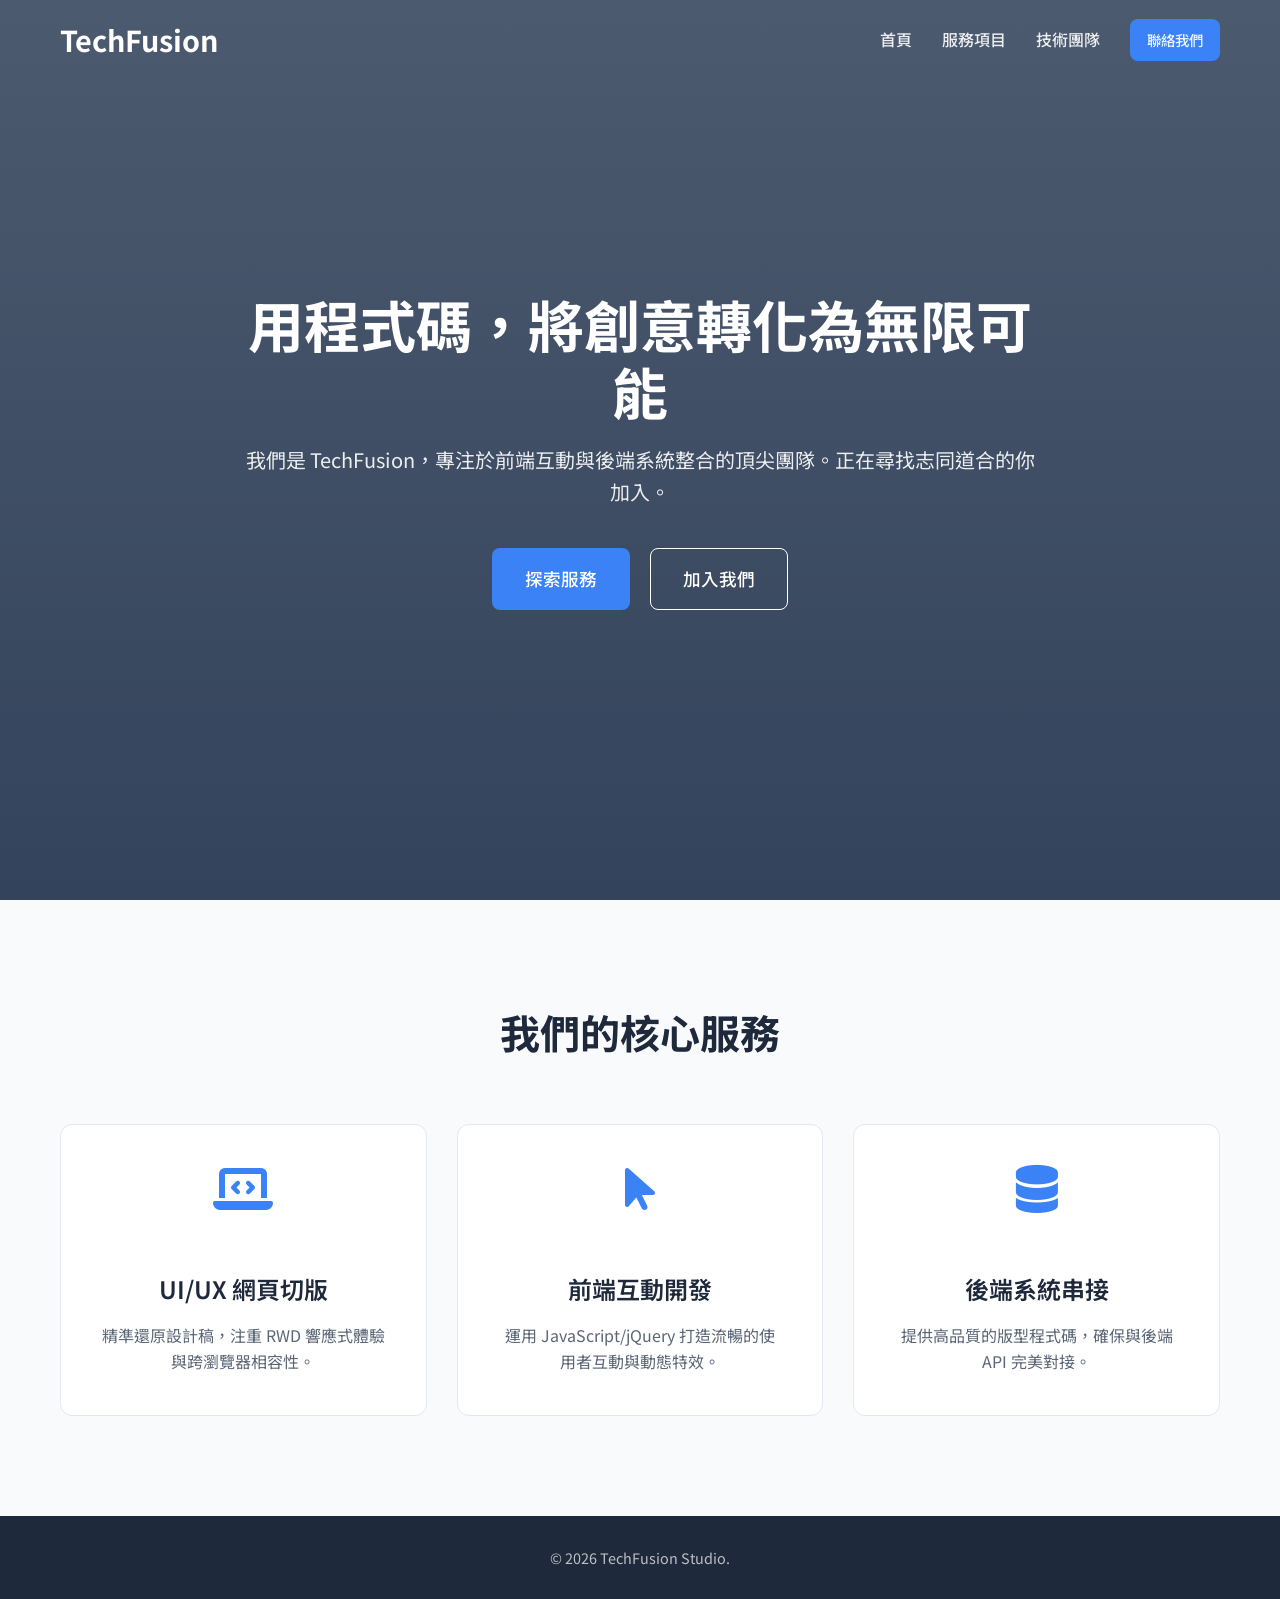
==== index.html @ 4f095781 "Add files via upload" ====
<!DOCTYPE html>
<html lang="zh-Hant-TW">
<head>
    <meta charset="UTF-8">
    <meta name="viewport" content="width=device-width, initial-scale=1.0">
    <title>TechFusion Studio</title>
    
    <link rel="stylesheet" href="https://cdnjs.cloudflare.com/ajax/libs/font-awesome/6.4.0/css/all.min.css">
    
    <link href="https://fonts.googleapis.com/css2?family=Noto+Sans+TC:wght@400;500;700&display=swap" rel="stylesheet">
    <link rel="stylesheet" href="style.css">
</head>
<body>

    <header class="header js-header">
        <div class="container header__container">
            <a href="#" class="header__logo">TechFusion</a>
            
            <button class="header__toggle js-header__toggle" aria-label="Toggle navigation">
                <span class="header__toggle-bar"></span>
                <span class="header__toggle-bar"></span>
                <span class="header__toggle-bar"></span>
            </button>

            <nav class="header__nav js-header__nav">
                <ul class="header__list">
                    <li class="header__item"><a href="#hero" class="header__link js-scroll-link">首頁</a></li>
                    <li class="header__item"><a href="#services" class="header__link js-scroll-link">服務項目</a></li>
                    <li class="header__item"><a href="#team" class="header__link js-scroll-link">技術團隊</a></li>
                    <li class="header__item"><a href="#contact" class="header__link js-scroll-link btn btn--primary btn--small">聯絡我們</a></li>
                </ul>
            </nav>
        </div>
    </header>

    <section id="hero" class="hero">
        <div class="container hero__container">
            <div class="hero__content">
                <h1 class="hero__title">用程式碼，將創意轉化為無限可能</h1>
                <p class="hero__subtitle">我們是 TechFusion，專注於前端互動與後端系統整合的頂尖團隊。正在尋找志同道合的你加入。</p>
                <div class="hero__actions">
                    <a href="#services" class="btn btn--primary btn--large js-scroll-link">探索服務</a>
                    <a href="#contact" class="btn btn--secondary btn--large js-scroll-link">加入我們</a>
                </div>
            </div>
        </div>
    </section>

    <section id="services" class="services section-padding">
        <div class="container">
            <h2 class="section-title">我們的核心服務</h2>
            <div class="services__grid">
                
                <div class="service-card">
                    <div class="service-card__icon">
                        <i class="fa-solid fa-laptop-code fa-3x" style="color: #3b82f6; margin-bottom: 20px; display: block;"></i> 
                    </div>
                    <h3 class="service-card__title">UI/UX 網頁切版</h3>
                    <p class="service-card__text">精準還原設計稿，注重 RWD 響應式體驗與跨瀏覽器相容性。</p>
                </div>

                <div class="service-card">
                    <div class="service-card__icon">
                    <i class="fa-solid fa-mouse-pointer fa-3x" style="color: #3b82f6; margin-bottom: 20px; display: block;"></i>
                    </div>
                    <h3 class="service-card__title">前端互動開發</h3>
                    <p class="service-card__text">運用 JavaScript/jQuery 打造流暢的使用者互動與動態特效。</p>
                </div>

                <div class="service-card">
                    <div class="service-card__icon">
                        <i class="fa-solid fa-database fa-3x" style="color: #3b82f6; margin-bottom: 20px; display: block;"></i>
                    </div>
                    <h3 class="service-card__title">後端系統串接</h3>
                    <p class="service-card__text">提供高品質的版型程式碼，確保與後端 API 完美對接。</p>
                </div>

            </div>
        </div>
    </section>

    <footer class="footer">
        <div class="container">
            <p class="footer__text">&copy; 2026 TechFusion Studio.</p>
        </div>
    </footer>

    <script src="https://code.jquery.com/jquery-3.6.4.min.js"></script>
    <script src="script.js"></script>
</body>
</html>
---- style.css ----
/* ==========================================================================
   1. Reset & Base Styles - 基礎設定
   ========================================================================== */
:root {
    --primary-color: #3b82f6; /* 現代藍 */
    --secondary-color: #1e293b; /* 深藍灰 */
    --text-color: #334155;
    --light-bg: #f8fafc;
    --white: #ffffff;
    --transition: all 0.3s ease;
    --font-family: 'Noto Sans TC', sans-serif;
}

* {
    margin: 0;
    padding: 0;
    box-sizing: border-box;
}

html {
    font-family: var(--font-family);
    font-size: 16px;
    color: var(--text-color);
    line-height: 1.6;
    scroll-behavior: smooth; /* 原生滑順捲動 (JS為輔) */
}

a {
    text-decoration: none;
    color: inherit;
    transition: var(--transition);
}

ul {
    list-style: none;
}

img {
    max-width: 100%;
    height: auto;
}

/* ==========================================================================
   2. Utilities - 工具類 (BEM-like)
   ========================================================================== */
.container {
    max-width: 1200px;
    margin: 0 auto;
    padding: 0 20px;
}

.section-padding {
    padding: 100px 0;
}

.section-title {
    text-align: center;
    font-size: 2.5rem;
    margin-bottom: 60px;
    color: var(--secondary-color);
    font-weight: 700;
}

@media (max-width: 768px) {
    .section-title {
        font-size: 2rem;
        margin-bottom: 40px;
    }
}

/* Buttons - 按鈕樣式 */
.btn {
    display: inline-block;
    padding: 12px 24px;
    border-radius: 8px;
    font-weight: 500;
    cursor: pointer;
    text-align: center;
    border: 1px solid transparent;
}

.btn--primary {
    background-color: var(--primary-color);
    color: var(--white);
}

.btn--primary:hover {
    background-color: #2563eb;
    transform: translateY(-2px);
    box-shadow: 0 4px 12px rgba(59, 130, 246, 0.3);
}

.btn--secondary {
    background-color: transparent;
    border-color: var(--white);
    color: var(--white);
}

.btn--secondary:hover {
    background-color: var(--white);
    color: var(--secondary-color);
}

.btn--small {
    padding: 8px 16px;
    font-size: 0.9rem;
}

.btn--large {
    padding: 16px 32px;
    font-size: 1.1rem;
}

/* ==========================================================================
   3. Header - 導覽列
   ========================================================================== */
.header {
    position: fixed; /* 固定在頂部 */
    top: 0;
    left: 0;
    width: 100%;
    height: 80px;
    background-color: transparent; /* 初始透明 */
    display: flex;
    align-items: center;
    z-index: 1000;
    transition: var(--transition);
}

/* JS 捲動後加入的樣式 */
.header--scrolled {
    background-color: var(--white);
    height: 70px;
    box-shadow: 0 2px 10px rgba(0,0,0,0.1);
}

.header__container {
    display: flex;
    justify-content: space-between;
    align-items: center;
    width: 100%;
}

.header__logo {
    font-size: 1.8rem;
    font-weight: 700;
    color: var(--white);
}

.header--scrolled .header__logo {
    color: var(--primary-color);
}

/* 桌機版選單 */
.header__nav {
    display: flex;
}

.header__list {
    display: flex;
    align-items: center;
    gap: 30px;
}

.header__link {
    font-weight: 500;
    color: rgba(255, 255, 255, 0.9);
}

.header__link:not(.btn):hover {
    color: var(--white);
}

.header--scrolled .header__link {
    color: var(--text-color);
}

.header--scrolled .header__link:not(.btn):hover {
    color: var(--primary-color);
}

/* 手機版漢堡按鈕 - 初始隱藏 */
.header__toggle {
    display: none;
    background: none;
    border: none;
    cursor: pointer;
    flex-direction: column;
    gap: 6px;
}

.header__toggle-bar {
    display: block;
    width: 25px;
    height: 3px;
    background-color: var(--white);
    border-radius: 3px;
    transition: var(--transition);
}

.header--scrolled .header__toggle-bar {
    background-color: var(--secondary-color);
}

/* ==========================================================================
   4. Hero - 首頁大圖
   ========================================================================== */
.hero {
    height: 100vh;
    background: linear-gradient(rgba(0, 20, 50, 0.7), rgba(0, 20, 50, 0.8)), 
                url('https://images.unsplash.com/photo-1517694712202-14dd9538aa97?q=80&w=2070') no-repeat center center/cover;
    display: flex;
    align-items: center;
    color: var(--white);
    text-align: center;
}

.hero__content {
    max-width: 800px;
    margin: 0 auto;
}

.hero__title {
    font-size: 3.5rem;
    line-height: 1.2;
    margin-bottom: 20px;
    font-weight: 700;
}

.hero__subtitle {
    font-size: 1.25rem;
    margin-bottom: 40px;
    opacity: 0.9;
    font-weight: 400;
}

.hero__actions {
    display: flex;
    gap: 20px;
    justify-content: center;
}

/* ==========================================================================
   5. Services - 服務項目 (Grid RWD)
   ========================================================================== */
.services {
    background-color: var(--light-bg);
}

.services__grid {
    display: grid;
    grid-template-columns: repeat(3, 1fr); /* 桌機 3 欄 */
    gap: 30px;
}

.service-card {
    background-color: var(--white);
    padding: 40px;
    border-radius: 12px;
    text-align: center;
    transition: var(--transition);
    border: 1px solid #e2e8f0;
}

.service-card:hover {
    transform: translateY(-10px);
    box-shadow: 0 10px 30px rgba(0,0,0,0.05);
    border-color: rgba(59, 130, 246, 0.2);
}

.service-card__icon {
    width: 80px;
    height: 80px;
    margin: 0 auto 25px;
}

.service-card__title {
    font-size: 1.5rem;
    color: var(--secondary-color);
    margin-bottom: 15px;
    font-weight: 600;
}

.service-card__text {
    font-size: 1rem;
    color: var(--text-color);
    opacity: 0.8;
}

/* ==========================================================================
   6. Footer
   ========================================================================== */
.footer {
    background-color: var(--secondary-color);
    color: rgba(255,255,255,0.7);
    padding: 30px 0;
    text-align: center;
    font-size: 0.9rem;
}

/* ==========================================================================
   7. Responsive Breakdown (RWD) - 響應式斷點
   ========================================================================== */

/* 平板 & 手機 (Max-width: 992px) */
@media (max-width: 992px) {
    .services__grid {
        grid-template-columns: repeat(2, 1fr); /* 平板 2 欄 */
    }
}

/* 手機 (Max-width: 768px) */
@media (max-width: 768px) {
    .hero__title {
        font-size: 2.5rem;
    }

    .hero__subtitle {
        font-size: 1.1rem;
    }

    .services__grid {
        grid-template-columns: 1fr; /* 手機單欄 */
    }

    /* 漢堡選單互動 RWD */
    .header__toggle {
        display: flex; /* 顯示漢堡按鈕 */
    }

    .header__nav {
        position: absolute;
        top: 100%;
        left: 0;
        width: 100%;
        background-color: var(--white);
        flex-direction: column;
        padding: 20px;
        box-shadow: 0 4px 10px rgba(0,0,0,0.1);
        display: none; /* 初始隱藏，靠 JS 切換 */
    }

    /* JS 切換此 class 來展開選單 */
    .header__nav--open {
        display: flex;
    }

    .header__list {
        flex-direction: column;
        gap: 20px;
    }

    .header__link {
        color: var(--text-color);
        display: block;
        width: 100%;
        text-align: center;
    }

    .header__logo, .header--scrolled .header__logo {
        color: var(--primary-color);
    }

    .header__toggle-bar {
        background-color: var(--secondary-color);
    }

    /* 漢堡按鈕變成 X 動效 */
    .header__toggle--open .header__toggle-bar:nth-child(1) {
        transform: rotate(45deg) translate(5px, 5px);
    }
    .header__toggle--open .header__toggle-bar:nth-child(2) {
        opacity: 0;
    }
    .header__toggle--open .header__toggle-bar:nth-child(3) {
        transform: rotate(-45deg) translate(7px, -7px);
    }
}
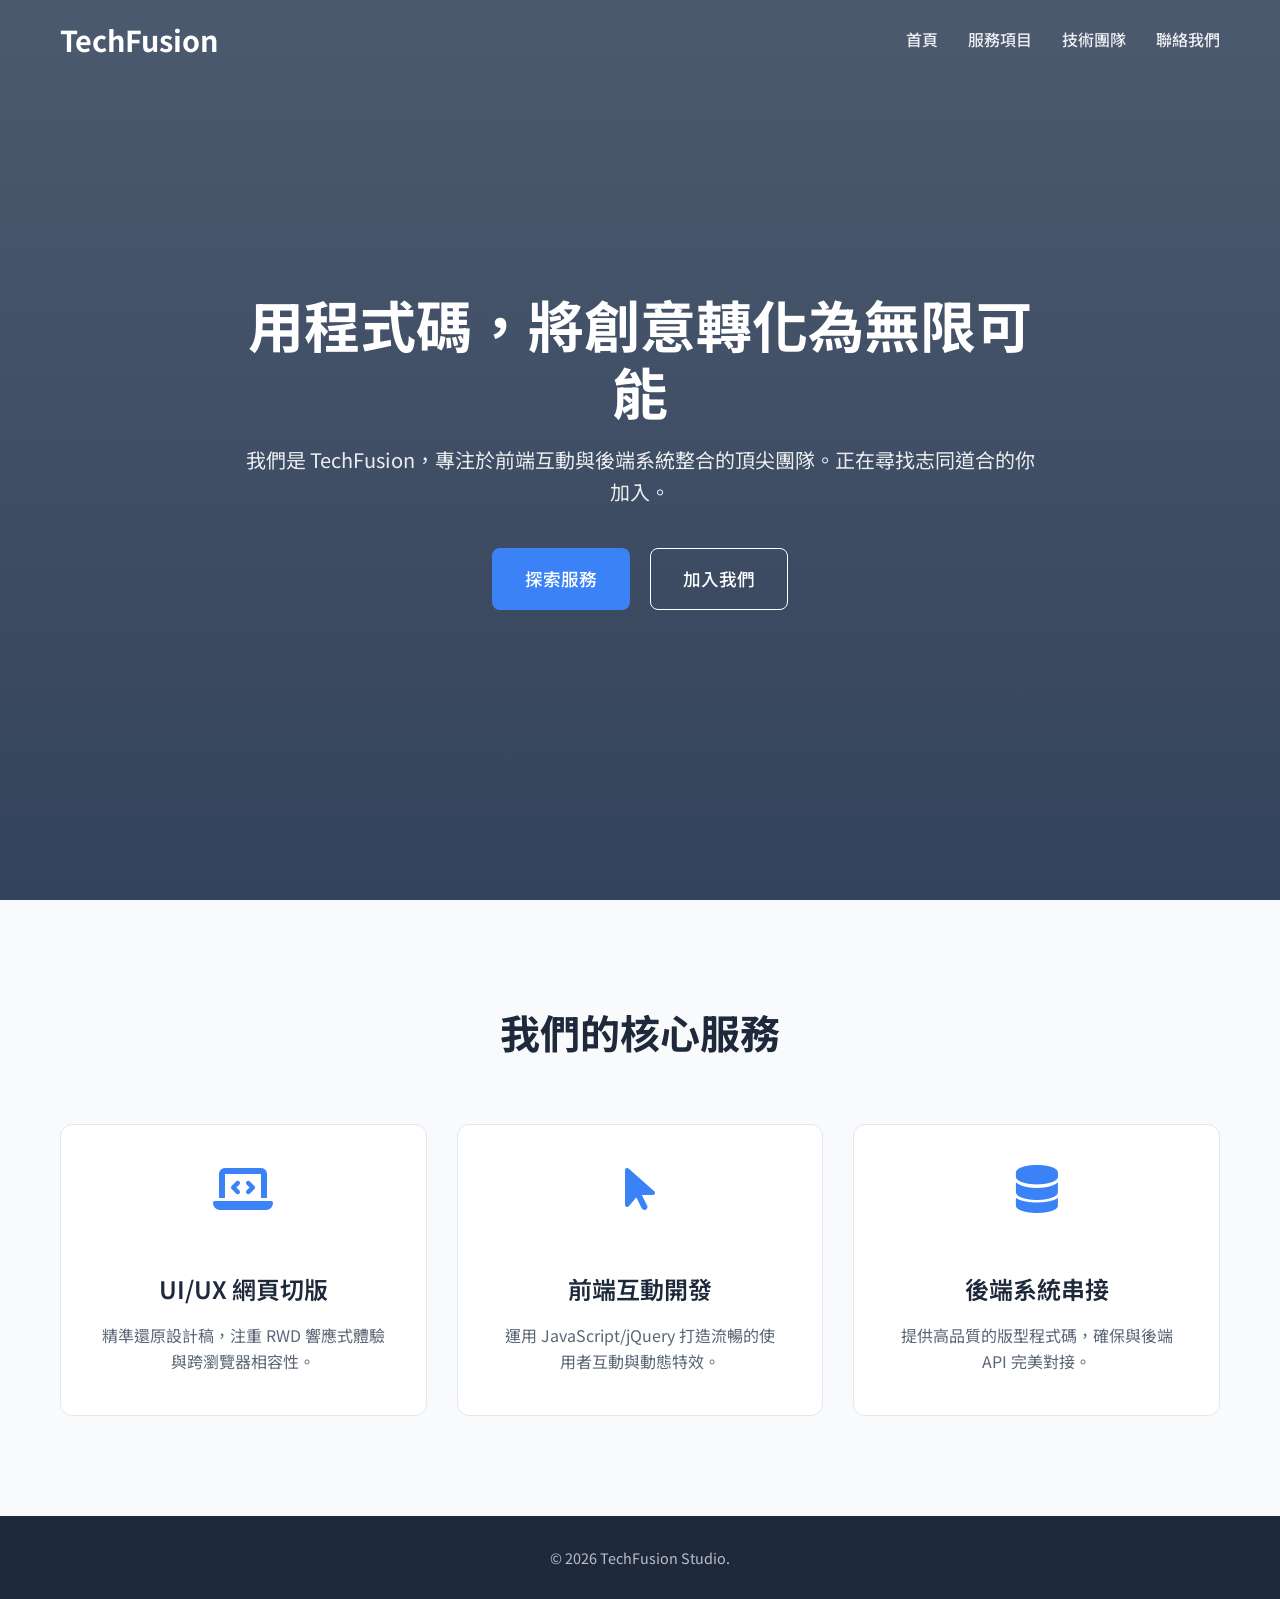
==== commit 1a7b1f14: "Update index.html" ====
--- a/index.html
+++ b/index.html
@@ -26,8 +26,8 @@
                 <ul class="header__list">
                     <li class="header__item"><a href="#hero" class="header__link js-scroll-link">首頁</a></li>
                     <li class="header__item"><a href="#services" class="header__link js-scroll-link">服務項目</a></li>
-                    <li class="header__item"><a href="#team" class="header__link js-scroll-link">技術團隊</a></li>
-                    <li class="header__item"><a href="#contact" class="header__link js-scroll-link btn btn--primary btn--small">聯絡我們</a></li>
+                    <li class="header__item"><a href="team.html" class="header__link">技術團隊</a></li>
+                    <li class="header__item"><a href="contact.html" class="header__link">聯絡我們</a></li>
                 </ul>
             </nav>
         </div>
@@ -88,4 +88,4 @@
     <script src="https://code.jquery.com/jquery-3.6.4.min.js"></script>
     <script src="script.js"></script>
 </body>
-</html>+</html>
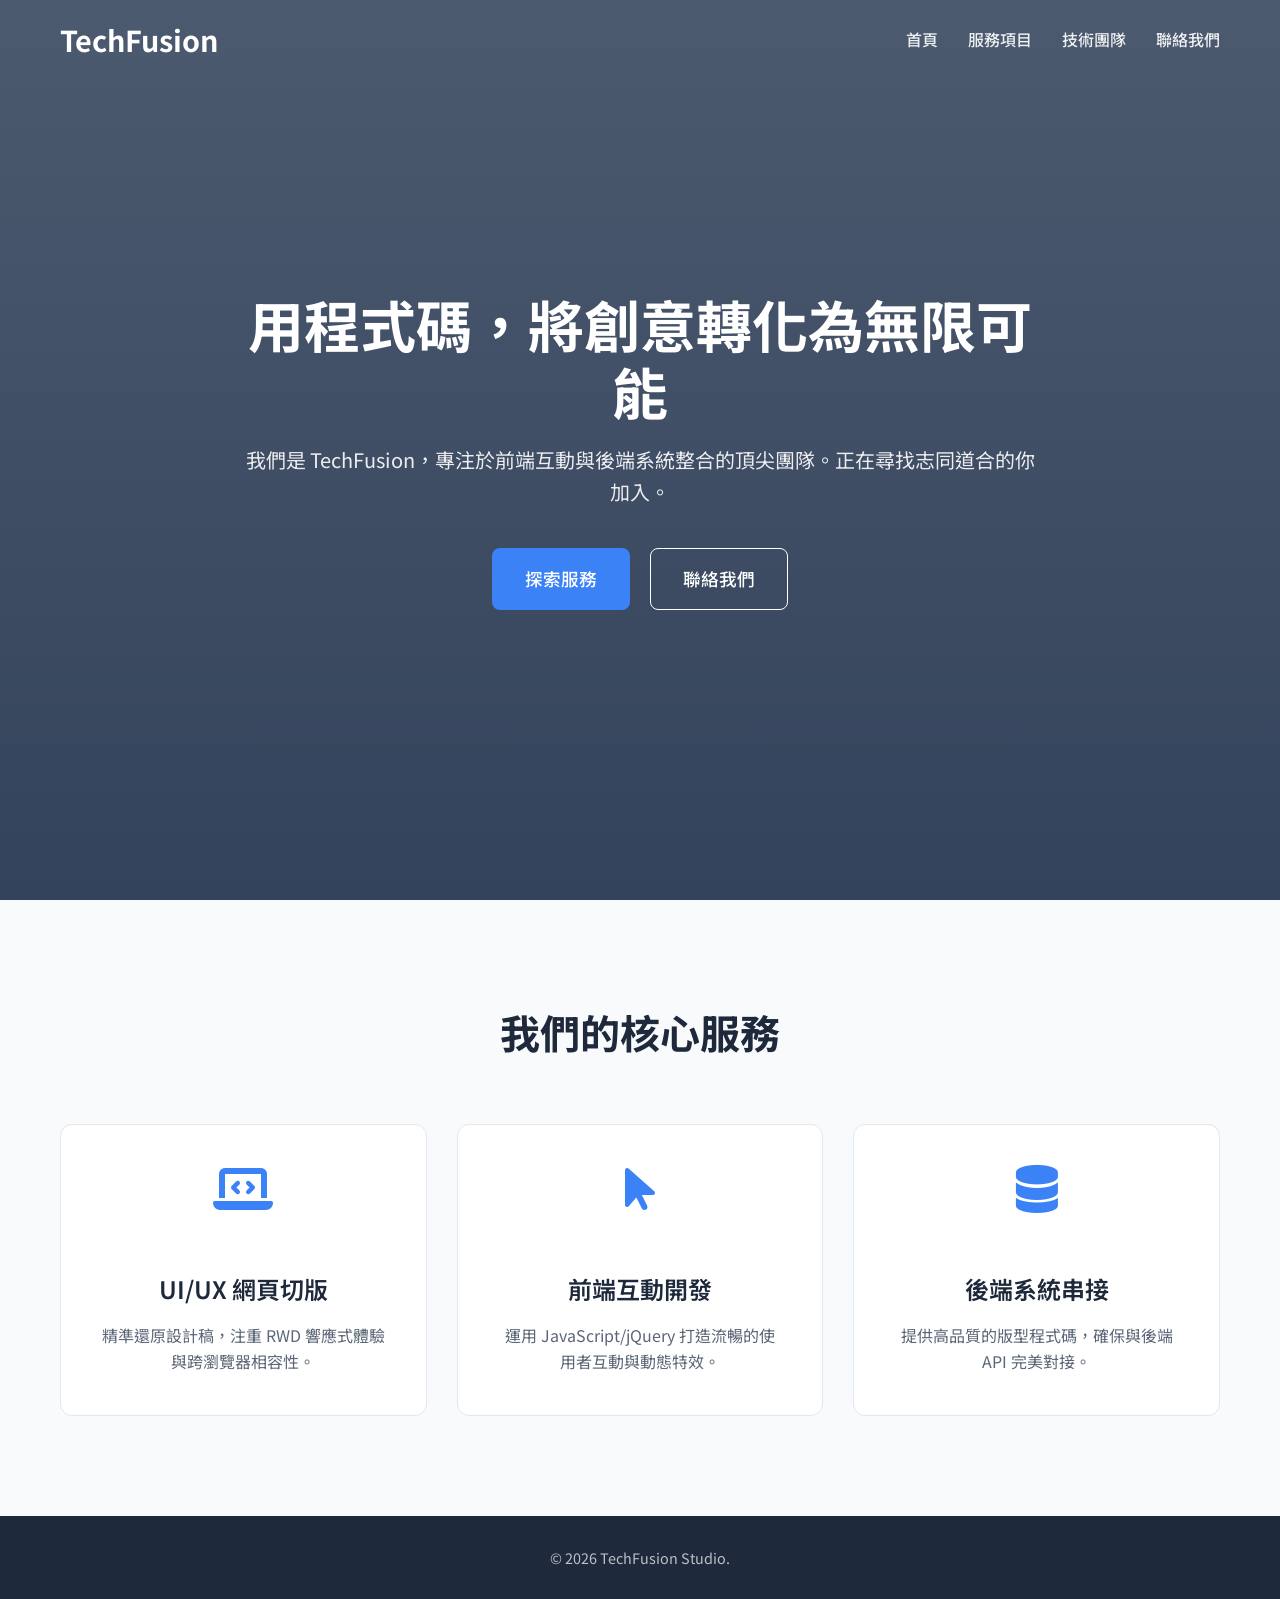
==== commit 4aeaeca8: "Update index.html" ====
--- a/index.html
+++ b/index.html
@@ -40,7 +40,7 @@
                 <p class="hero__subtitle">我們是 TechFusion，專注於前端互動與後端系統整合的頂尖團隊。正在尋找志同道合的你加入。</p>
                 <div class="hero__actions">
                     <a href="#services" class="btn btn--primary btn--large js-scroll-link">探索服務</a>
-                    <a href="#contact" class="btn btn--secondary btn--large js-scroll-link">加入我們</a>
+                    <a href="contact.html" class="btn btn--secondary btn--large js-scroll-link">聯絡我們</a>
                 </div>
             </div>
         </div>
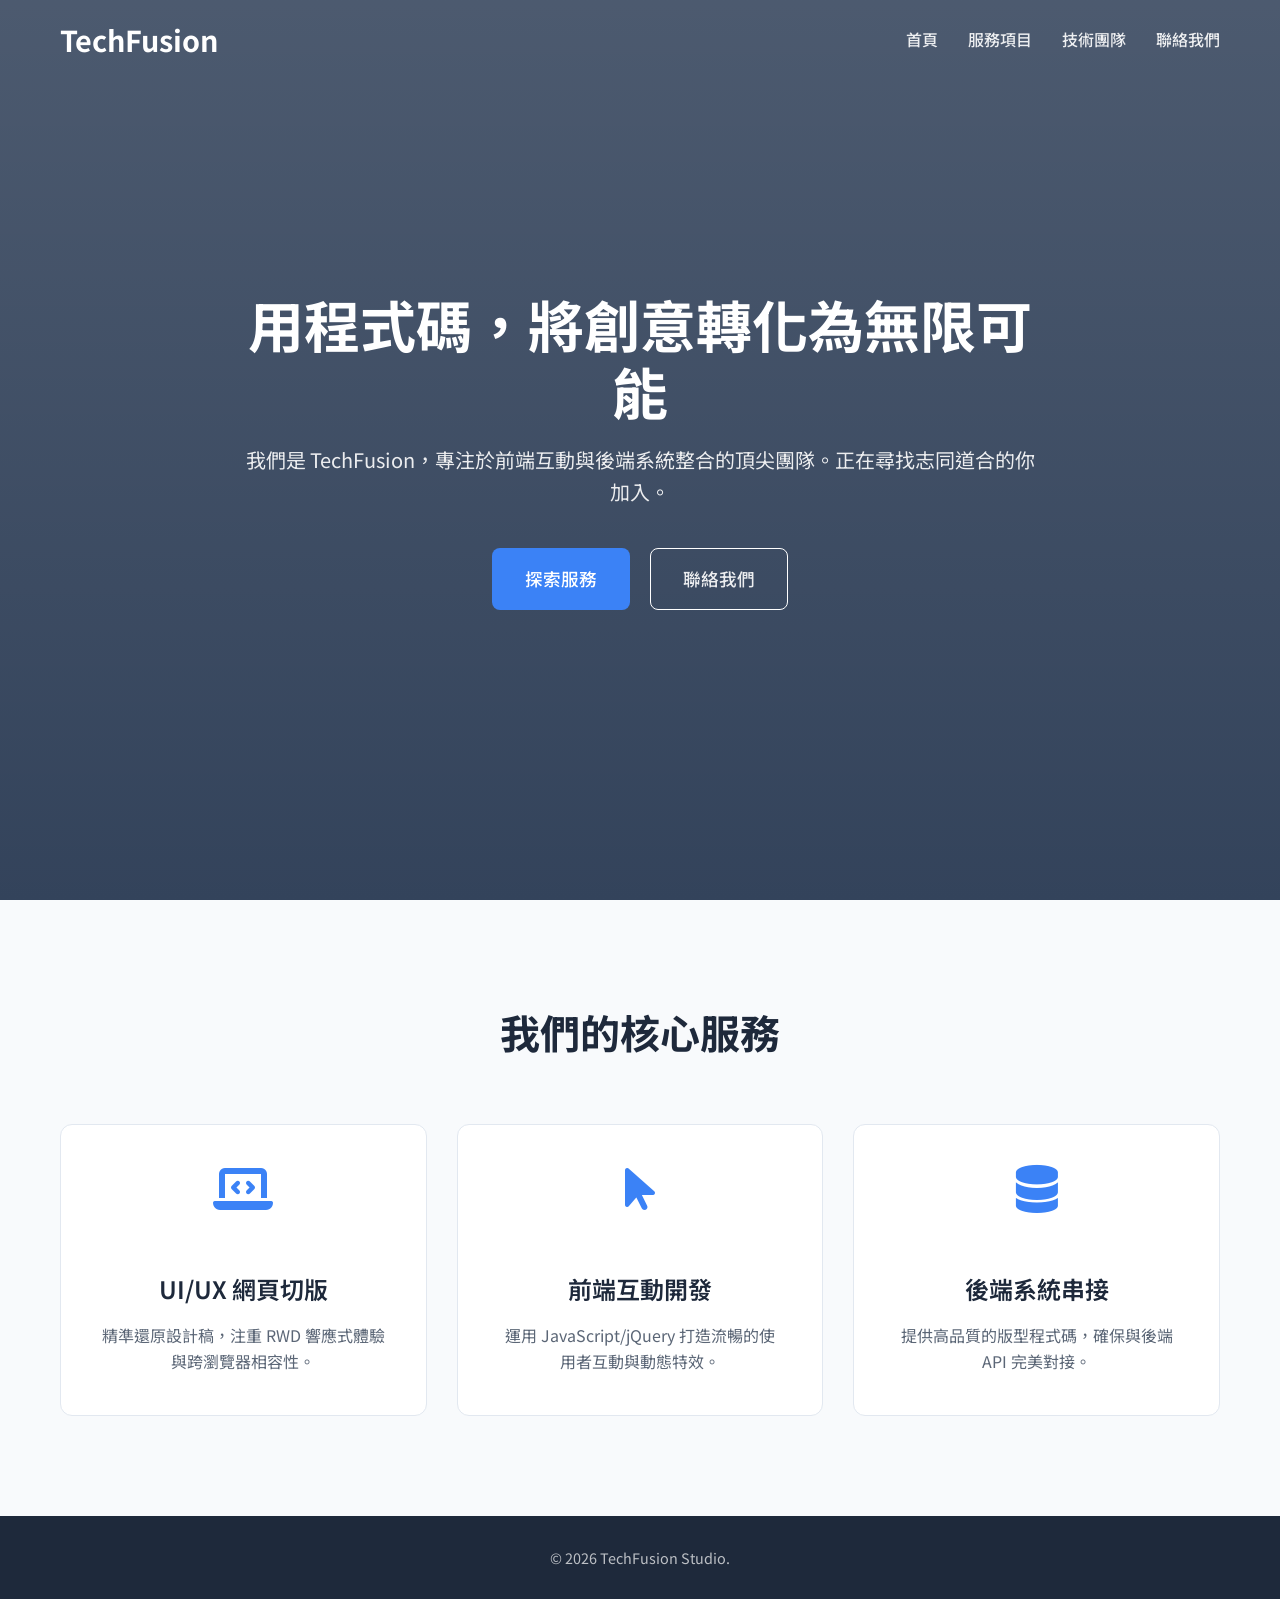
==== commit 19155ab4: "Update index.html" ====
--- a/index.html
+++ b/index.html
@@ -40,7 +40,7 @@
                 <p class="hero__subtitle">我們是 TechFusion，專注於前端互動與後端系統整合的頂尖團隊。正在尋找志同道合的你加入。</p>
                 <div class="hero__actions">
                     <a href="#services" class="btn btn--primary btn--large js-scroll-link">探索服務</a>
-                    <a href="contact.html" class="btn btn--secondary btn--large js-scroll-link">聯絡我們</a>
+                    <a href="contact.html" class="btn btn--secondary btn--large header__link">聯絡我們</a>
                 </div>
             </div>
         </div>
